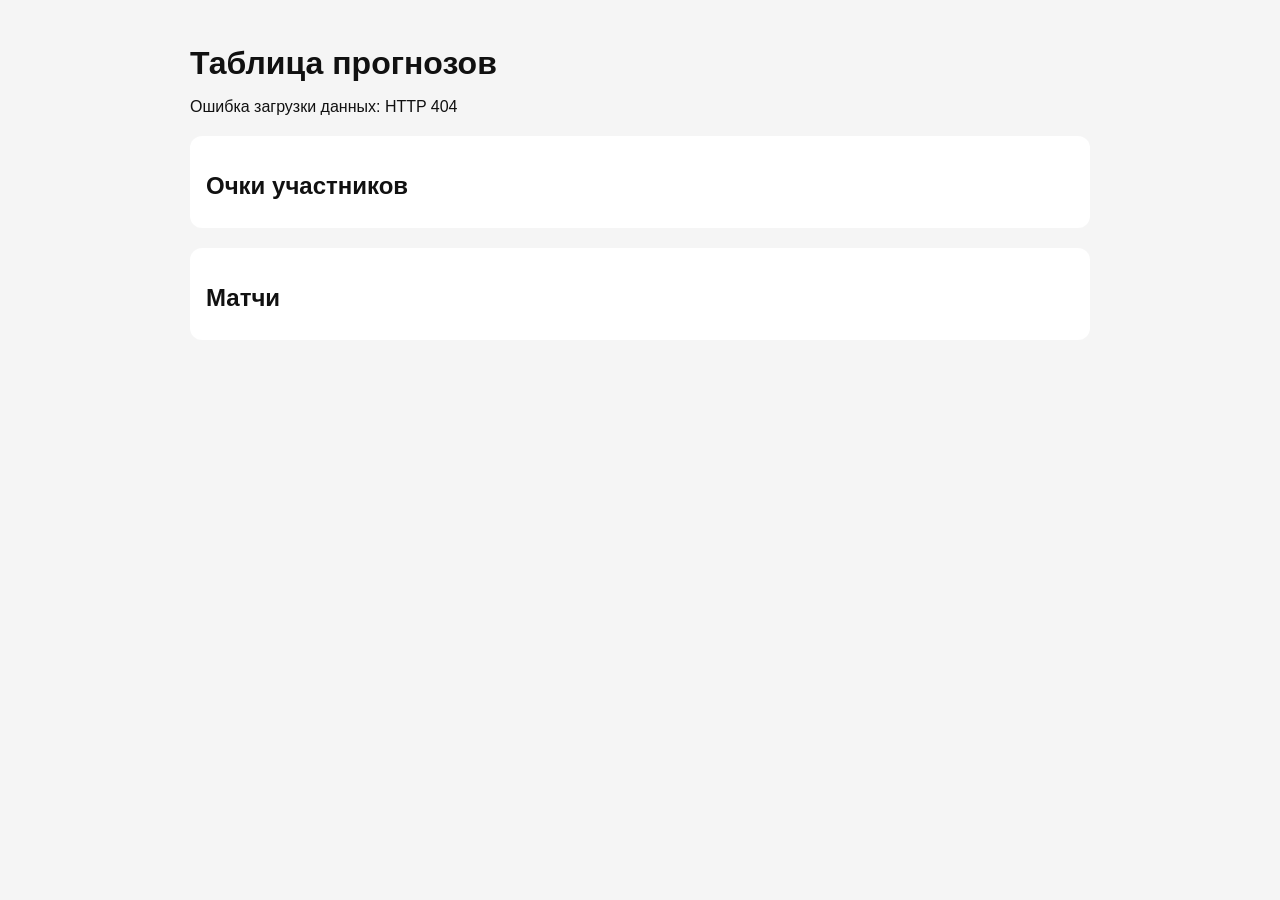
==== index.html @ 187595f0 "Add files via upload add project files" ====
<!doctype html>
<html lang="ru">
<head>
  <meta charset="UTF-8" />
  <meta name="viewport" content="width=device-width, initial-scale=1.0" />
  <title>Таблица прогнозов</title>
  <link rel="stylesheet" href="./style.css" />
</head>
<body>
  <main class="wrap">
    <h1>Таблица прогнозов</h1>
    <p id="status">Загрузка данных...</p>

    <section>
      <h2>Очки участников</h2>
      <div id="scoreboard"></div>
    </section>

    <section>
      <h2>Матчи</h2>
      <div id="matches"></div>
    </section>
  </main>

  <script src="./script.js"></script>
</body>
</html>
---- style.css ----
body {
  margin: 0;
  font-family: Arial, sans-serif;
  background: #f5f5f5;
  color: #111;
}

.wrap {
  max-width: 900px;
  margin: 0 auto;
  padding: 24px;
}

h1, h2 {
  margin-bottom: 12px;
}

section {
  background: #fff;
  border-radius: 12px;
  padding: 16px;
  margin-top: 20px;
}

.card {
  border: 1px solid #ddd;
  border-radius: 10px;
  padding: 12px;
  margin-bottom: 10px;
}

.row {
  display: flex;
  justify-content: space-between;
  gap: 12px;
  flex-wrap: wrap;
}

.muted {
  color: #666;
}
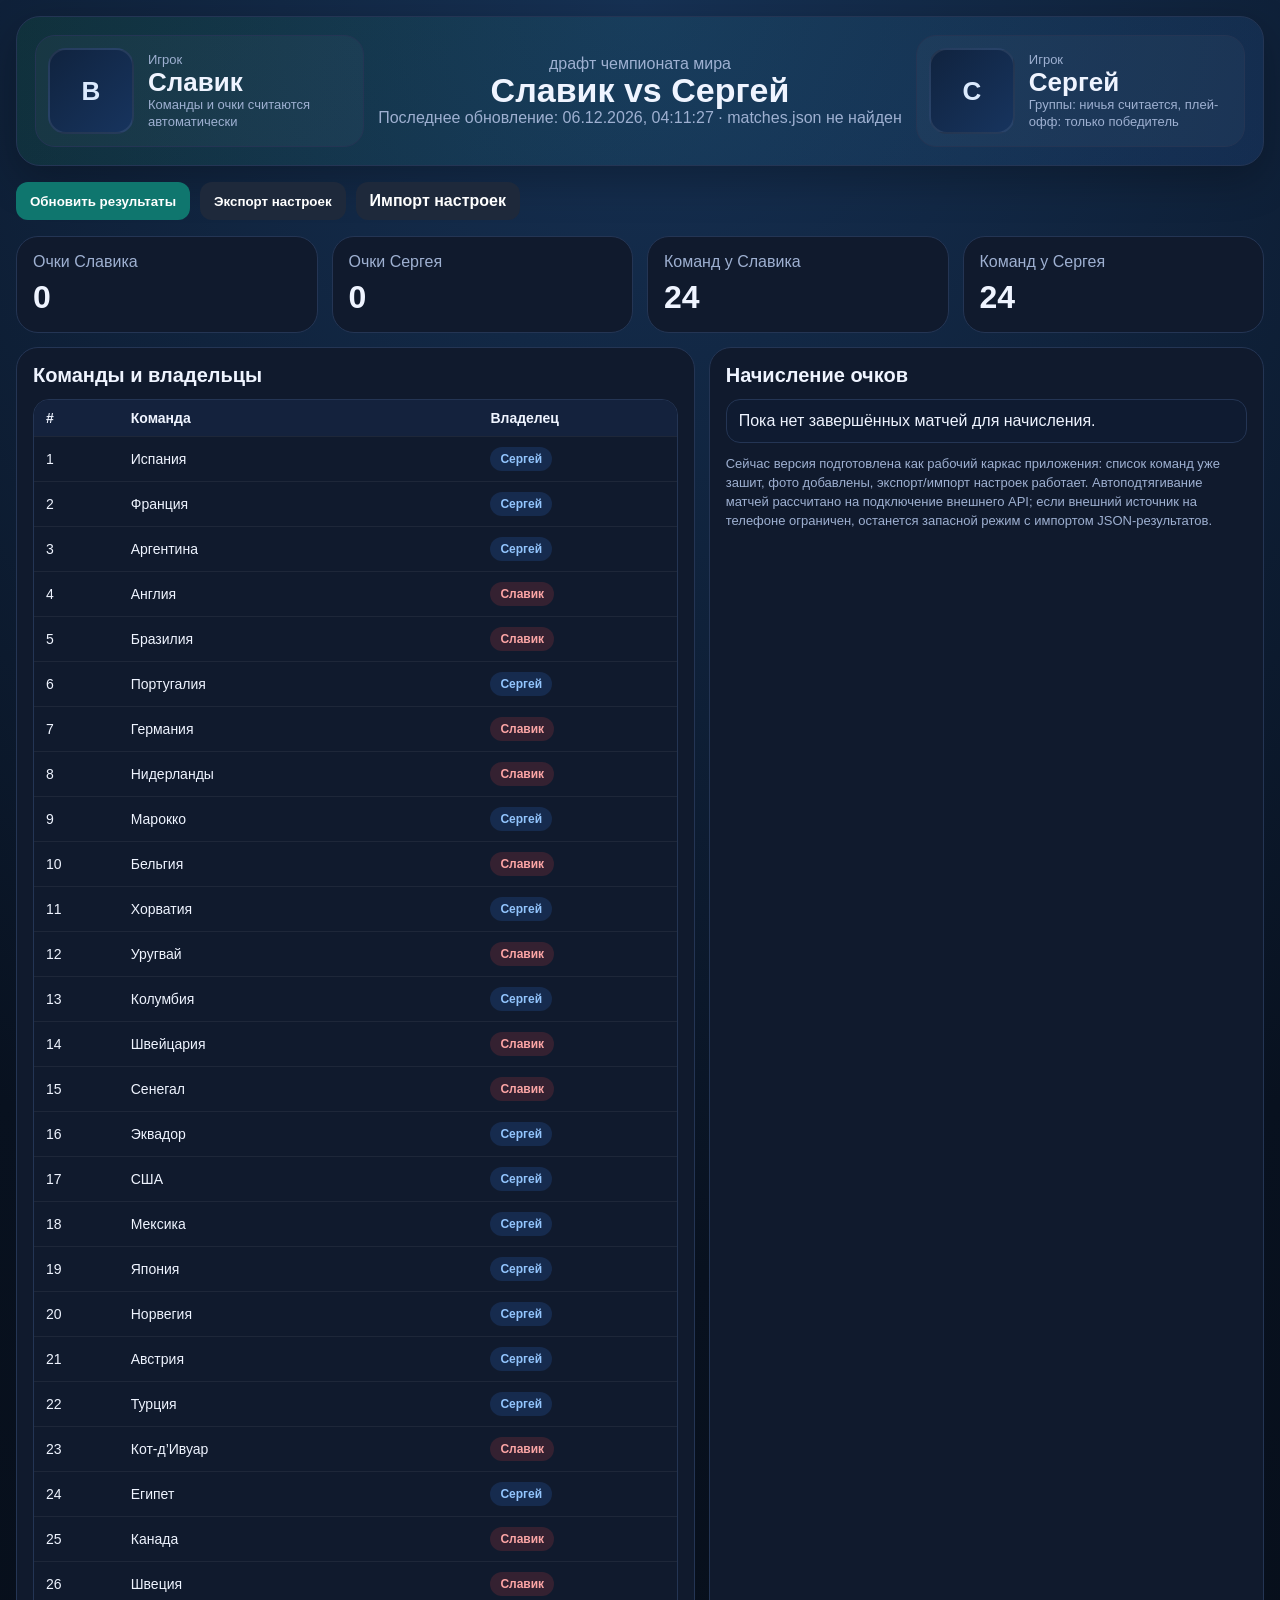
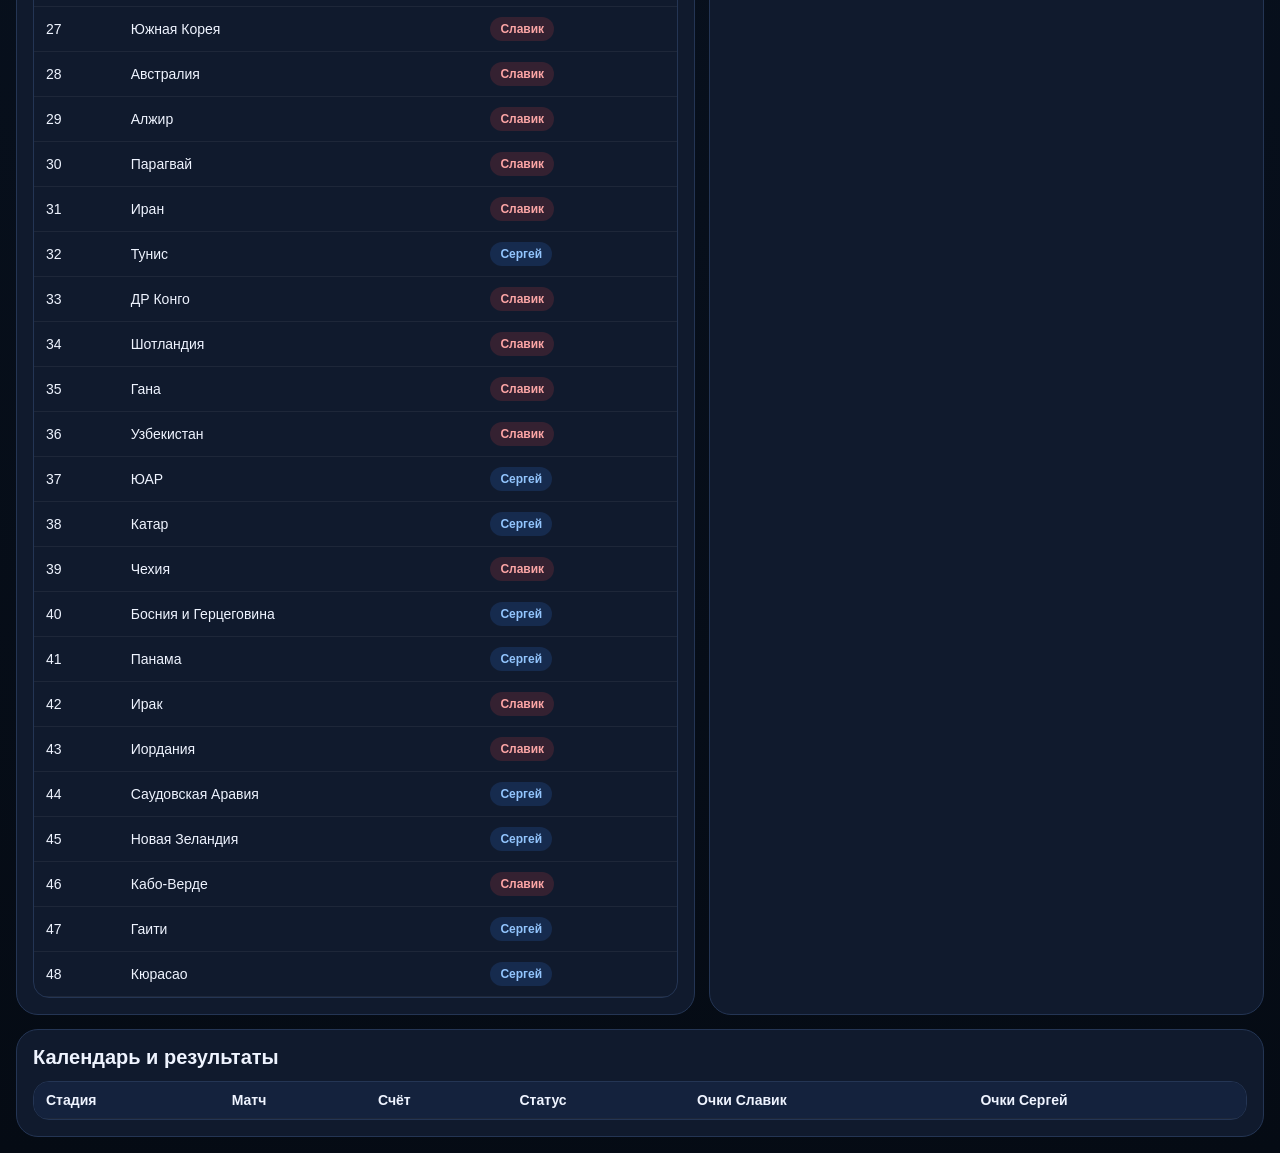
==== commit c72431a7: "Add files via upload" ====
--- a/index.html
+++ b/index.html
@@ -1,27 +1,708 @@
 <!doctype html>
 <html lang="ru">
 <head>
-  <meta charset="UTF-8" />
-  <meta name="viewport" content="width=device-width, initial-scale=1.0" />
-  <title>Таблица прогнозов</title>
-  <link rel="stylesheet" href="./style.css" />
+  <meta charset="utf-8">
+  <meta name="viewport" content="width=device-width, initial-scale=1">
+  <title>Славик vs Сергей</title>
+  <meta name="theme-color" content="#0f766e">
+  <link rel="manifest" href="/app.webmanifest">
+  <style>
+    :root{
+      --bg:#08111f;
+      --panel:#0f1b31;
+      --panel2:#13213b;
+      --text:#eff4ff;
+      --muted:#9eb0d1;
+      --line:#243554;
+      --accent:#16a34a;
+      --accent2:#0f766e;
+      --sergey:#3b82f6;
+      --slava:#ef4444;
+      --draw:#f59e0b;
+      --card:#101a2d;
+    }
+
+    *{box-sizing:border-box}
+
+    body{
+      margin:0;
+      font-family:Inter,Segoe UI,Arial,sans-serif;
+      background:radial-gradient(circle at top,#163154 0,#08111f 45%,#050b14 100%);
+      color:var(--text);
+    }
+
+    .wrap{
+      max-width:1320px;
+      margin:0 auto;
+      padding:16px;
+    }
+
+    .hero{
+      display:grid;
+      grid-template-columns:minmax(280px,1fr) auto minmax(280px,1fr);
+      gap:14px;
+      align-items:center;
+      background:linear-gradient(135deg,rgba(22,163,74,.12),rgba(59,130,246,.12));
+      border:1px solid var(--line);
+      border-radius:24px;
+      padding:18px;
+      box-shadow:0 14px 40px rgba(0,0,0,.25);
+    }
+
+    .person{
+      display:flex;
+      gap:14px;
+      align-items:center;
+      background:rgba(255,255,255,.03);
+      border:1px solid var(--line);
+      padding:12px;
+      border-radius:20px;
+      min-width:0;
+    }
+
+    .avatar{
+      width:86px;
+      height:86px;
+      border-radius:18px;
+      overflow:hidden;
+      border:2px solid rgba(255,255,255,.08);
+      background:linear-gradient(135deg,#10233f,#17345e);
+      flex:0 0 86px;
+      display:flex;
+      align-items:center;
+      justify-content:center;
+    }
+
+    .avatar img{
+      width:100%;
+      height:100%;
+      object-fit:cover;
+      display:block;
+    }
+
+    .avatarFallback{
+      font-size:26px;
+      font-weight:900;
+      color:#dbeafe;
+    }
+
+    .personText{min-width:0}
+
+    .name{
+      font-size:26px;
+      font-weight:800;
+      line-height:1.05;
+      word-break:break-word;
+    }
+
+    .sub{
+      color:var(--muted);
+      font-size:13px;
+      line-height:1.35;
+    }
+
+    .scoreBig{text-align:center}
+
+    .scoreBig .title{
+      font-size:34px;
+      font-weight:900;
+      line-height:1.05;
+    }
+
+    .scoreBig .small{color:var(--muted)}
+
+    .grid{
+      display:grid;
+      grid-template-columns:repeat(4,1fr);
+      gap:14px;
+      margin-top:14px;
+    }
+
+    .card{
+      background:var(--card);
+      border:1px solid var(--line);
+      border-radius:22px;
+      padding:16px;
+      min-width:0;
+    }
+
+    .kpi{
+      font-size:32px;
+      font-weight:900;
+      margin-top:8px;
+    }
+
+    .muted{color:var(--muted)}
+
+    .toolbar{
+      display:flex;
+      gap:10px;
+      flex-wrap:wrap;
+      margin:16px 0;
+    }
+
+    .btn{
+      background:var(--accent2);
+      border:none;
+      color:#fff;
+      padding:10px 14px;
+      border-radius:12px;
+      font-weight:700;
+      cursor:pointer;
+    }
+
+    .btn.secondary{background:#1e293b}
+    .btn.warn{background:#b45309}
+
+    .layout{
+      display:grid;
+      grid-template-columns:1.1fr .9fr;
+      gap:14px;
+    }
+
+    .sectionTitle{
+      font-size:20px;
+      font-weight:800;
+      margin:0 0 12px;
+    }
+
+    table{
+      width:100%;
+      border-collapse:collapse;
+    }
+
+    .tableWrap{
+      overflow:auto;
+      border-radius:16px;
+      border:1px solid var(--line);
+    }
+
+    th,td{
+      padding:10px 12px;
+      border-bottom:1px solid rgba(255,255,255,.06);
+      text-align:left;
+      font-size:14px;
+      white-space:nowrap;
+    }
+
+    th{
+      position:sticky;
+      top:0;
+      background:#14223d;
+      z-index:2;
+    }
+
+    tr:hover td{
+      background:rgba(255,255,255,.025);
+    }
+
+    .pill{
+      display:inline-block;
+      padding:5px 10px;
+      border-radius:999px;
+      font-size:12px;
+      font-weight:800;
+    }
+
+    .pill.sergey{
+      background:rgba(59,130,246,.16);
+      color:#93c5fd;
+    }
+
+    .pill.slava{
+      background:rgba(239,68,68,.16);
+      color:#fca5a5;
+    }
+
+    .pill.stage{
+      background:rgba(245,158,11,.14);
+      color:#fcd34d;
+    }
+
+    .log{
+      display:flex;
+      flex-direction:column;
+      gap:10px;
+    }
+
+    .event{
+      border:1px solid var(--line);
+      background:var(--panel);
+      padding:12px;
+      border-radius:14px;
+    }
+
+    .good{color:#86efac}
+    .blue{color:#93c5fd}
+    .red{color:#fca5a5}
+
+    .note{
+      font-size:13px;
+      color:var(--muted);
+      line-height:1.45;
+    }
+
+    @media (max-width:1180px){
+      .hero{grid-template-columns:1fr}
+      .scoreBig{order:-1}
+      .layout{grid-template-columns:1fr}
+      .grid{grid-template-columns:repeat(2,1fr)}
+    }
+
+    @media (max-width:720px){
+      .wrap{padding:10px}
+      .hero{padding:12px;border-radius:18px}
+      .person{padding:10px;border-radius:16px}
+      .avatar{width:64px;height:64px;flex-basis:64px;border-radius:14px}
+      .name{font-size:22px}
+      .scoreBig .title{font-size:28px}
+      .grid{grid-template-columns:1fr}
+      .card{padding:12px;border-radius:16px}
+      th,td{font-size:13px;padding:8px 10px}
+      .toolbar{gap:8px}
+      .btn{padding:9px 12px;font-size:14px}
+    }
+  </style>
 </head>
 <body>
-  <main class="wrap">
-    <h1>Таблица прогнозов</h1>
-    <p id="status">Загрузка данных...</p>
-
-    <section>
-      <h2>Очки участников</h2>
-      <div id="scoreboard"></div>
-    </section>
-
-    <section>
-      <h2>Матчи</h2>
-      <div id="matches"></div>
-    </section>
-  </main>
-
-  <script src="./script.js"></script>
+<div class="wrap">
+  <section class="hero">
+    <div class="person">
+      <div class="avatar">
+        <img src="/assets/slava.jpg" alt="Вячеслав" width="86" height="86" decoding="async" fetchpriority="high" onerror="this.style.display='none'; this.parentElement.innerHTML='<div class=&quot;avatarFallback&quot;>В</div>';">
+      </div>
+      <div class="personText">
+        <div class="sub">Игрок</div>
+        <div class="name">Славик</div>
+        <div class="sub">Команды и очки считаются автоматически</div>
+      </div>
+    </div>
+
+    <div class="scoreBig">
+      <div class="small">драфт чемпионата мира</div>
+      <div class="title">Славик vs Сергей</div>
+      <div id="lastUpdate" class="small">Ожидание обновления...</div>
+    </div>
+
+    <div class="person">
+      <div class="avatar">
+        <img src="/assets/sergey.jpg" alt="Сергей" width="86" height="86" decoding="async" fetchpriority="high" onerror="this.style.display='none'; this.parentElement.innerHTML='<div class=&quot;avatarFallback&quot;>С</div>';">
+      </div>
+      <div class="personText">
+        <div class="sub">Игрок</div>
+        <div class="name">Сергей</div>
+        <div class="sub">Группы: ничья считается, плей-офф: только победитель</div>
+      </div>
+    </div>
+  </section>
+
+  <div class="toolbar">
+    <button class="btn" id="refreshBtn">Обновить результаты</button>
+    <button class="btn secondary" id="exportBtn">Экспорт настроек</button>
+    <label class="btn secondary" for="importFile" style="cursor:pointer">Импорт настроек</label>
+    <input id="importFile" type="file" accept="application/json" hidden>
+  </div>
+
+  <section class="grid">
+    <div class="card"><div class="muted">Очки Славика</div><div class="kpi" id="slavaPoints">0</div></div>
+    <div class="card"><div class="muted">Очки Сергея</div><div class="kpi" id="sergeyPoints">0</div></div>
+    <div class="card"><div class="muted">Команд у Славика</div><div class="kpi" id="slavaTeams">0</div></div>
+    <div class="card"><div class="muted">Команд у Сергея</div><div class="kpi" id="sergeyTeams">0</div></div>
+  </section>
+
+  <section class="layout" style="margin-top:14px;">
+    <div class="card">
+      <h2 class="sectionTitle">Команды и владельцы</h2>
+      <div class="tableWrap">
+        <table id="teamsTable">
+          <thead>
+            <tr><th>#</th><th>Команда</th><th>Владелец</th></tr>
+          </thead>
+          <tbody></tbody>
+        </table>
+      </div>
+    </div>
+
+    <div class="card">
+      <h2 class="sectionTitle">Начисление очков</h2>
+      <div id="log" class="log"></div>
+      <p class="note" style="margin-top:12px">Сейчас версия подготовлена как рабочий каркас приложения: список команд уже зашит, фото добавлены, экспорт/импорт настроек работает. Автоподтягивание матчей рассчитано на подключение внешнего API; если внешний источник на телефоне ограничен, останется запасной режим с импортом JSON-результатов.</p>
+    </div>
+  </section>
+
+  <section class="card" style="margin-top:14px;">
+    <h2 class="sectionTitle">Календарь и результаты</h2>
+    <div class="tableWrap">
+      <table id="matchesTable">
+        <thead>
+          <tr><th>Стадия</th><th>Матч</th><th>Счёт</th><th>Статус</th><th>Очки Славик</th><th>Очки Сергей</th></tr>
+        </thead>
+        <tbody></tbody>
+      </table>
+    </div>
+  </section>
+</div>
+
+<script>
+const state = { teams: [], matches: [], lastUpdate: null };
+const ownerNames = { "Вячеслав": "Славик", "Сергей": "Сергей" };
+
+const els = {
+  slavaPoints: document.getElementById('slavaPoints'),
+  sergeyPoints: document.getElementById('sergeyPoints'),
+  slavaTeams: document.getElementById('slavaTeams'),
+  sergeyTeams: document.getElementById('sergeyTeams'),
+  teamsTable: document.querySelector('#teamsTable tbody'),
+  matchesTable: document.querySelector('#matchesTable tbody'),
+  log: document.getElementById('log'),
+  lastUpdate: document.getElementById('lastUpdate')
+};
+
+const teamNameMap = {
+  "Mexico": "Мексика",
+  "South Africa": "ЮАР",
+  "Czech Republic": "Чехия",
+  "Czechia": "Чехия",
+  "Korea Republic": "Южная Корея",
+  "South Korea": "Южная Корея",
+  "United States": "США",
+  "USA": "США",
+  "England": "Англия",
+  "Germany": "Германия",
+  "Netherlands": "Нидерланды",
+  "Belgium": "Бельгия",
+  "Croatia": "Хорватия",
+  "Switzerland": "Швейцария",
+  "Senegal": "Сенегал",
+  "Ecuador": "Эквадор",
+  "Japan": "Япония",
+  "Norway": "Норвегия",
+  "Austria": "Австрия",
+  "Turkey": "Турция",
+  "Côte d'Ivoire": "Кот‑д’Ивуар",
+  "Ivory Coast": "Кот‑д’Ивуар",
+  "Canada": "Канада",
+  "Sweden": "Швеция",
+  "Australia": "Австралия",
+  "Algeria": "Алжир",
+  "Paraguay": "Парагвай",
+  "Iran": "Иран",
+  "Tunisia": "Тунис",
+  "DR Congo": "ДР Конго",
+  "Congo DR": "ДР Конго",
+  "Scotland": "Шотландия",
+  "Ghana": "Гана",
+  "Uzbekistan": "Узбекистан",
+  "Qatar": "Катар",
+  "Bosnia and Herzegovina": "Босния и Герцеговина",
+  "Bosnia-Herzegovina": "Босния и Герцеговина",
+  "Bosnia & Herzegovina": "Босния и Герцеговина",
+  "Panama": "Панама",
+  "Iraq": "Ирак",
+  "Jordan": "Иордания",
+  "Saudi Arabia": "Саудовская Аравия",
+  "New Zealand": "Новая Зеландия",
+  "Cape Verde Islands": "Кабо‑Верде",
+  "Cape Verde": "Кабо‑Верде",
+  "Haiti": "Гаити",
+  "Curaçao": "Кюрасао",
+  "Curacao": "Кюрасао",
+  "Spain": "Испания",
+  "France": "Франция",
+  "Argentina": "Аргентина",
+  "Brazil": "Бразилия",
+  "Portugal": "Португалия",
+  "Morocco": "Марокко",
+  "Colombia": "Колумбия",
+  "Uruguay": "Уругвай",
+  "Egypt": "Египет"
+};
+
+function mapTeamName(name){
+  return teamNameMap[name] || name;
+}
+
+function prettyStatus(status){
+  const map = {
+    SCHEDULED: 'Запланирован',
+    TIMED: 'Назначен',
+    IN_PLAY: 'Идёт',
+    PAUSED: 'Перерыв',
+    FINISHED: 'Завершён',
+    POSTPONED: 'Перенесён',
+    SUSPENDED: 'Остановлен',
+    CANCELLED: 'Отменён',
+    AWARDED: 'Тех. результат'
+  };
+  return map[status] || status;
+}
+
+function normalize(s){
+  return (s || '')
+    .toString()
+    .trim()
+    .toLowerCase()
+    .normalize('NFD')
+    .replace(/[\u0300-\u036f]/g, '')
+    .replace(/[’'`´]/g, "'")
+    .replace(/[‑–—−]/g, '-')
+    .replace(/\s+/g, ' ');
+}
+
+function ownerOf(team){
+  const x = state.teams.find(t => normalize(t.team) === normalize(team));
+  return x ? t.owner : null;
+}
+
+function stageType(stage){
+  const s = normalize(stage);
+  return s.includes('group') || s.includes('груп') ? 'group' : 'knockout';
+}
+
+function prettyStage(stage){
+  const map = {
+    GROUP_STAGE: 'Групповой этап',
+    LAST_32: '1/16 финала',
+    LAST_16: '1/8 финала',
+    QUARTER_FINALS: '1/4 финала',
+    SEMI_FINALS: '1/2 финала',
+    THIRD_PLACE: 'Матч за 3 место',
+    FINAL: 'Финал'
+  };
+  return map[stage] || stage;
+}
+
+function calcPoints(match){
+  const oh = ownerOf(match.homeTeam);
+  const oa = ownerOf(match.awayTeam);
+  let sl = 0;
+  let se = 0;
+
+  if(match.status !== 'FINISHED' ||
+     match.homeScore == null || match.awayScore == null){
+    return { sl, se, text: 'Матч не завершён' };
+  }
+
+  const group = stageType(match.stage) === 'group';
+
+  if(group){
+    if(match.homeScore > match.awayScore){
+      if(oh === 'Вячеслав') sl += 3;
+      if(oh === 'Сергей') se += 3;
+    } else if(match.homeScore < match.awayScore){
+      if(oa === 'Вячеслав') sl += 3;
+      if(oa === 'Сергей') se += 3;
+    } else {
+      if(oh === oa){
+        if(oh === 'Вячеслав') sl += 2;
+        if(oh === 'Сергей') se += 2;
+      } else {
+        if(oh === 'Вячеслав') sl += 1;
+        if(oh === 'Сергей') se += 1;
+        if(oa === 'Вячеслав') sl += 1;
+        if(oa === 'Сергей') se += 1;
+      }
+    }
+  } else {
+    const winner = match.winner;
+    if(winner === 'HOME'){
+      if(oh === 'Вячеслав') sl += 3;
+      if(oh === 'Сергей') se += 3;
+    }
+    if(winner === 'AWAY'){
+      if(oa === 'Вячеслав') sl += 3;
+      if(oa === 'Сергей') se += 3;
+    }
+  }
+
+  const text = `${match.homeTeam} ${match.homeScore}:${match.awayScore} ${match.awayTeam}`;
+  return { sl, se, text };
+}
+
+function renderTeams(){
+  els.teamsTable.innerHTML = state.teams.map((t, i) => `
+    <tr>
+      <td>${i + 1}</td>
+      <td>${t.team}</td>
+      <td><span class="pill ${t.owner === 'Сергей' ? 'sergey' : 'slava'}">
+        ${ownerNames[t.owner]}
+      </span></td>
+    </tr>
+  `).join('');
+
+  els.slavaTeams.textContent =
+    state.teams.filter(t => t.owner === 'Вячеслав').length;
+  els.sergeyTeams.textContent =
+    state.teams.filter(t => t.owner === 'Сергей').length;
+}
+
+function renderMatches(){
+  let sl = 0;
+  let se = 0;
+  const logs = [];
+
+  els.matchesTable.innerHTML = state.matches.map(m => {
+    const p = calcPoints(m);
+    sl += p.sl;
+    se += p.se;
+
+    if(m.status === 'FINISHED' && (p.sl || p.se)){
+      logs.push(`
+        <div class="event">
+          <div><span class="pill stage">${prettyStage(m.stage)}</span></div>
+          <div style="margin-top:6px;font-weight:700">${p.text}</div>
+          <div class="muted" style="margin-top:4px">
+            Славик: <span class="red">+${p.sl}</span> ·
+            Сергей: <span class="blue">+${p.se}</span>
+          </div>
+        </div>
+      `);
+    }
+
+    return `
+      <tr>
+        <td>${prettyStage(m.stage)}</td>
+        <td>${m.homeTeam} — ${m.awayTeam}</td>
+        <td>${m.homeScore ?? '-'}:${m.awayScore ?? '-'}</td>
+        <td>${prettyStatus(m.status)}</td>
+        <td>${p.sl}</td>
+        <td>${p.se}</td>
+      </tr>
+    `;
+  }).join('');
+
+  els.slavaPoints.textContent = sl;
+  els.sergeyPoints.textContent = se;
+  els.log.innerHTML = logs.length
+    ? logs.join('')
+    : '<div class="event">Пока нет завершённых матчей для начисления.</div>';
+}
+
+async function loadTeams(){
+  let saved = null;
+
+  try {
+    saved = localStorage.getItem('svs_teams');
+  } catch (e) {
+    saved = null;
+  }
+
+  if(saved){
+    state.teams = JSON.parse(saved);
+  } else {
+    const resp = await fetch('/teams.json');
+    if(!resp.ok) throw new Error('teams.json not found');
+    state.teams = await resp.json();
+  }
+
+  try {
+    localStorage.setItem('svs_teams', JSON.stringify(state.teams));
+  } catch (e) {}
+
+  renderTeams();
+}
+
+async function demoMatches(){
+  try{
+    const resp = await fetch('/matches.json');
+    if(!resp.ok) throw new Error('matches');
+    state.matches = await resp.json();
+    state.lastUpdate = new Date().toLocaleString('ru-RU');
+    els.lastUpdate.textContent =
+      'Последнее обновление: ' + state.lastUpdate + ' · local json';
+    renderMatches();
+  } catch(e){
+    state.matches = [];
+    state.lastUpdate = new Date().toLocaleString('ru-RU');
+    els.lastUpdate.textContent =
+      'Последнее обновление: ' + state.lastUpdate +
+      ' · matches.json не найден';
+    renderMatches();
+  }
+}
+
+async function fetchMatches(){
+  try{
+    const resp = await fetch('/api/scoreboard');
+
+    if(!resp.ok){
+      const text = await resp.text();
+      throw new Error('API error: ' + resp.status + ' ' + text);
+    }
+
+    const data = await resp.json();
+
+    state.matches = (data.matches || []).map(m => ({
+      id: m.id,
+      stage: m.stage || 'GROUP_STAGE',
+      homeTeam: mapTeamName(m.homeTeam || ''),
+      awayTeam: mapTeamName(m.awayTeam || ''),
+      homeScore: Number.isFinite(m.homeScore) ? m.homeScore : null,
+      awayScore: Number.isFinite(m.awayScore) ? m.awayScore : null,
+      status: m.status || 'SCHEDULED',
+      winner:
+        m.homeScore != null && m.awayScore != null
+          ? (m.homeScore > m.awayScore ? 'HOME'
+             : m.homeScore < m.awayScore ? 'AWAY'
+             : null)
+          : null
+    })).filter(m => ownerOf(m.homeTeam) || ownerOf(m.awayTeam));
+
+    state.lastUpdate = data.updatedAt
+      ? new Date(data.updatedAt).toLocaleString('ru-RU')
+      : new Date().toLocaleString('ru-RU');
+
+    els.lastUpdate.textContent =
+      'Последнее обновление: ' + state.lastUpdate + ' · Cloudflare API';
+
+    renderMatches();
+  } catch(e){
+    console.error(e);
+    state.lastUpdate = new Date().toLocaleString('ru-RU');
+    els.lastUpdate.textContent = 'Ошибка API: ' + e.message;
+    demoMatches();
+  }
+}
+
+function exportSettings(){
+  const blob = new Blob([JSON.stringify({
+    teams: state.teams,
+    exportedAt: new Date().toISOString()
+  }, null, 2)], { type:'application/json' });
+
+  const a = document.createElement('a');
+  a.href = URL.createObjectURL(blob);
+  a.download = 'slavik-vs-sergey-settings.json';
+  a.click();
+}
+
+function importSettings(file){
+  const reader = new FileReader();
+  reader.onload = () => {
+    const data = JSON.parse(reader.result);
+    if(data.teams){
+      state.teams = data.teams;
+      try {
+        localStorage.setItem('svs_teams', JSON.stringify(state.teams));
+      } catch (e) {}
+      renderTeams();
+      renderMatches();
+    }
+  };
+  reader.readAsText(file);
+}
+
+document.getElementById('refreshBtn')
+  .addEventListener('click', fetchMatches);
+document.getElementById('exportBtn')
+  .addEventListener('click', exportSettings);
+document.getElementById('importFile')
+  .addEventListener('change', e => {
+    if(e.target.files[0]) importSettings(e.target.files[0]);
+  });
+
+loadTeams().then(fetchMatches);
+setInterval(fetchMatches, 60 * 60 * 1000);
+</script>
 </body>
 </html>
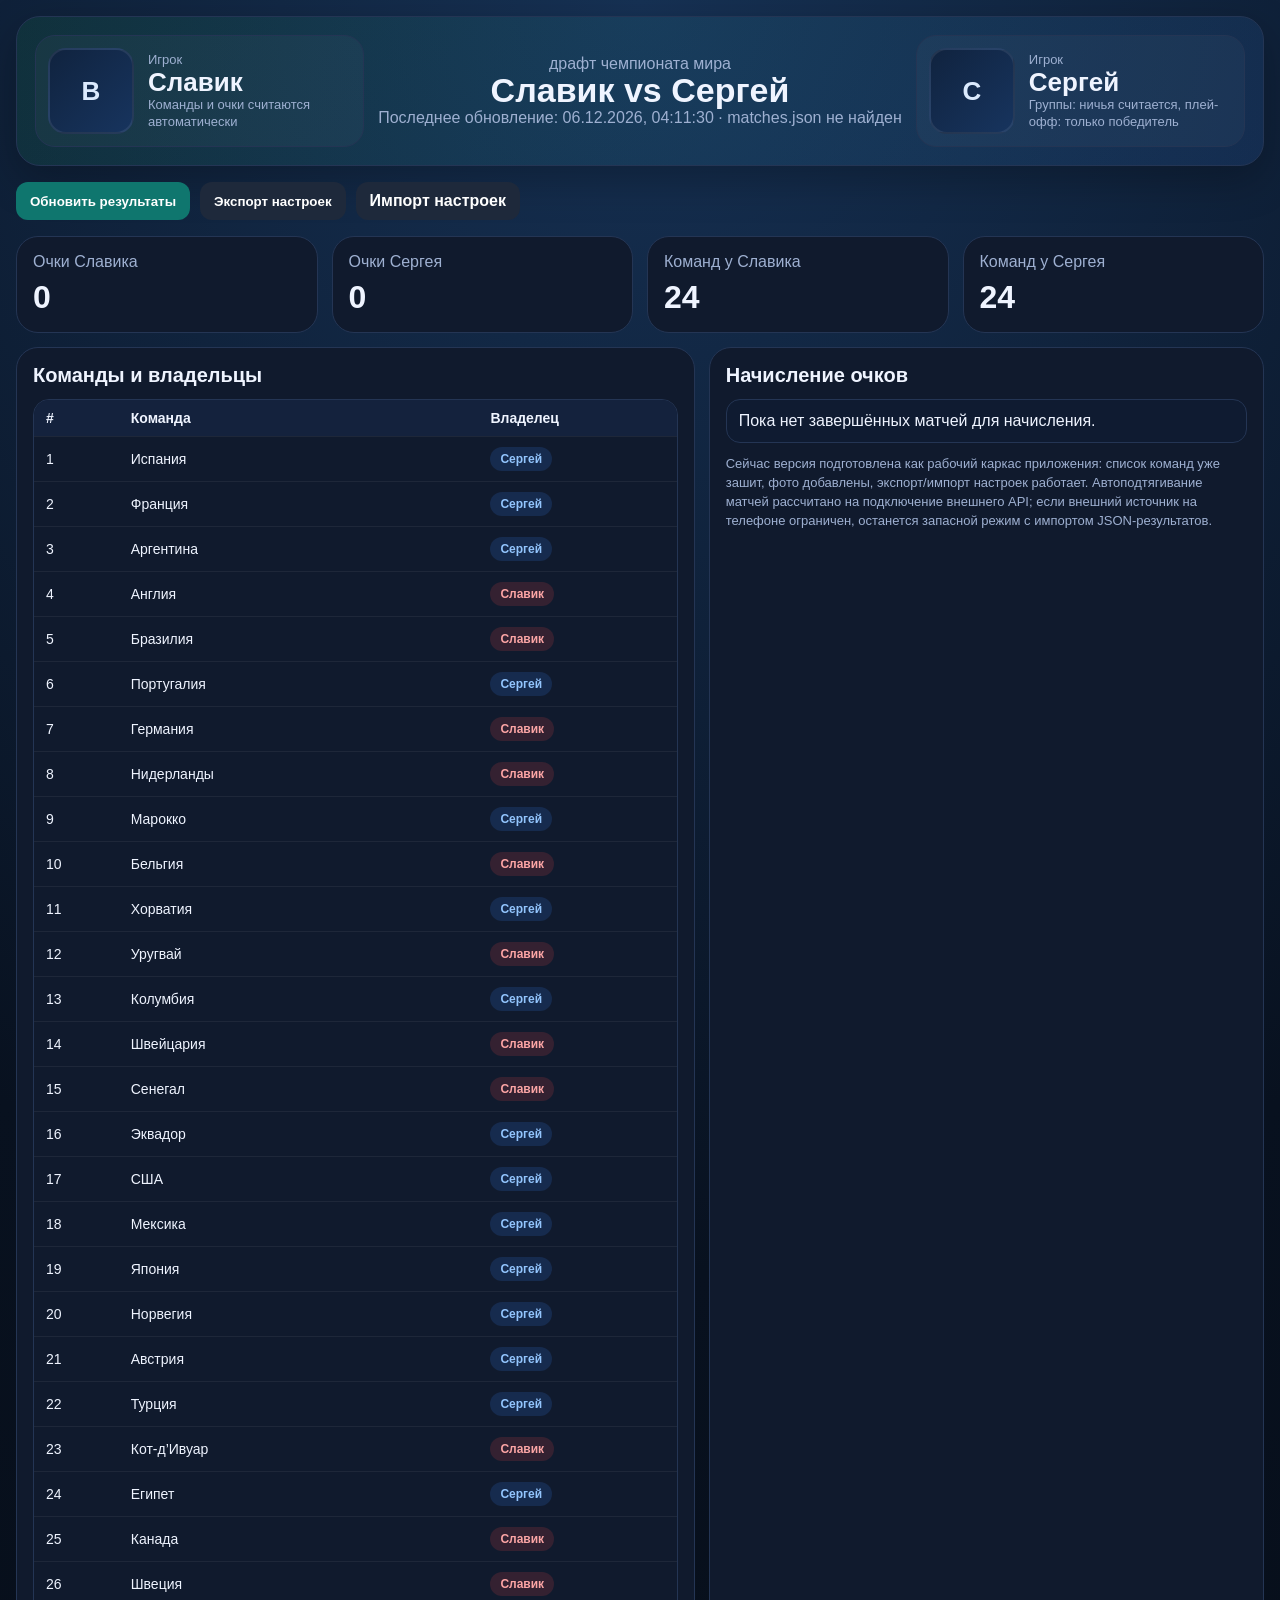
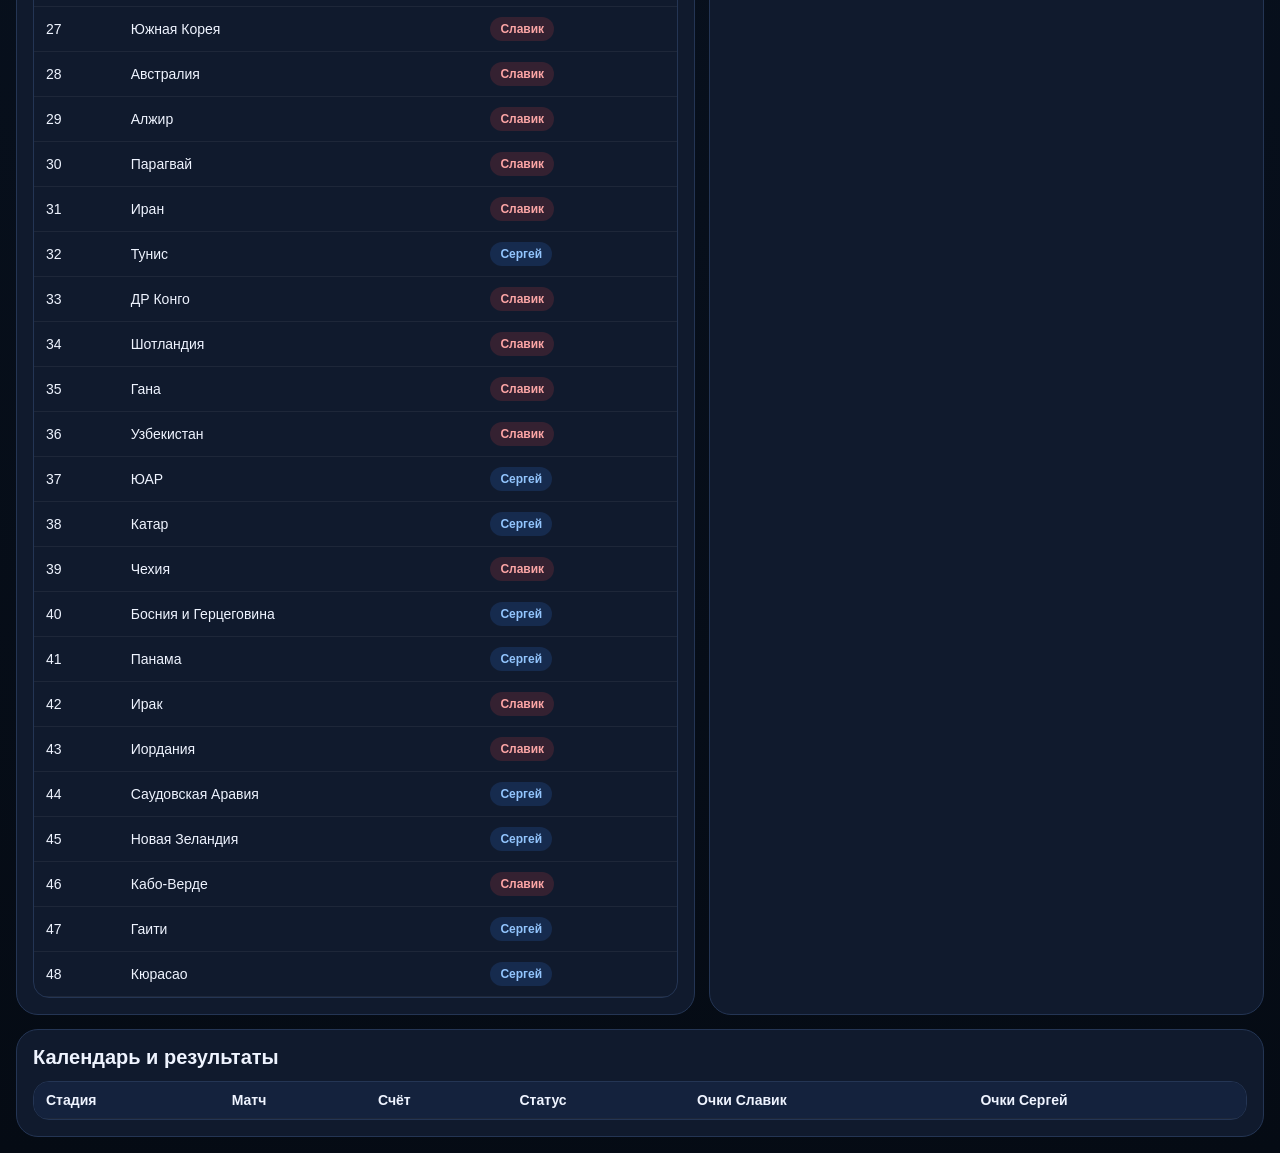
==== commit 659e53e0: "Add files via upload" ====
--- a/index.html
+++ b/index.html
@@ -451,7 +451,7 @@
 
 function ownerOf(team){
   const x = state.teams.find(t => normalize(t.team) === normalize(team));
-  return x ? t.owner : null;
+  return x ? x.owner : null;
 }
 
 function stageType(stage){
